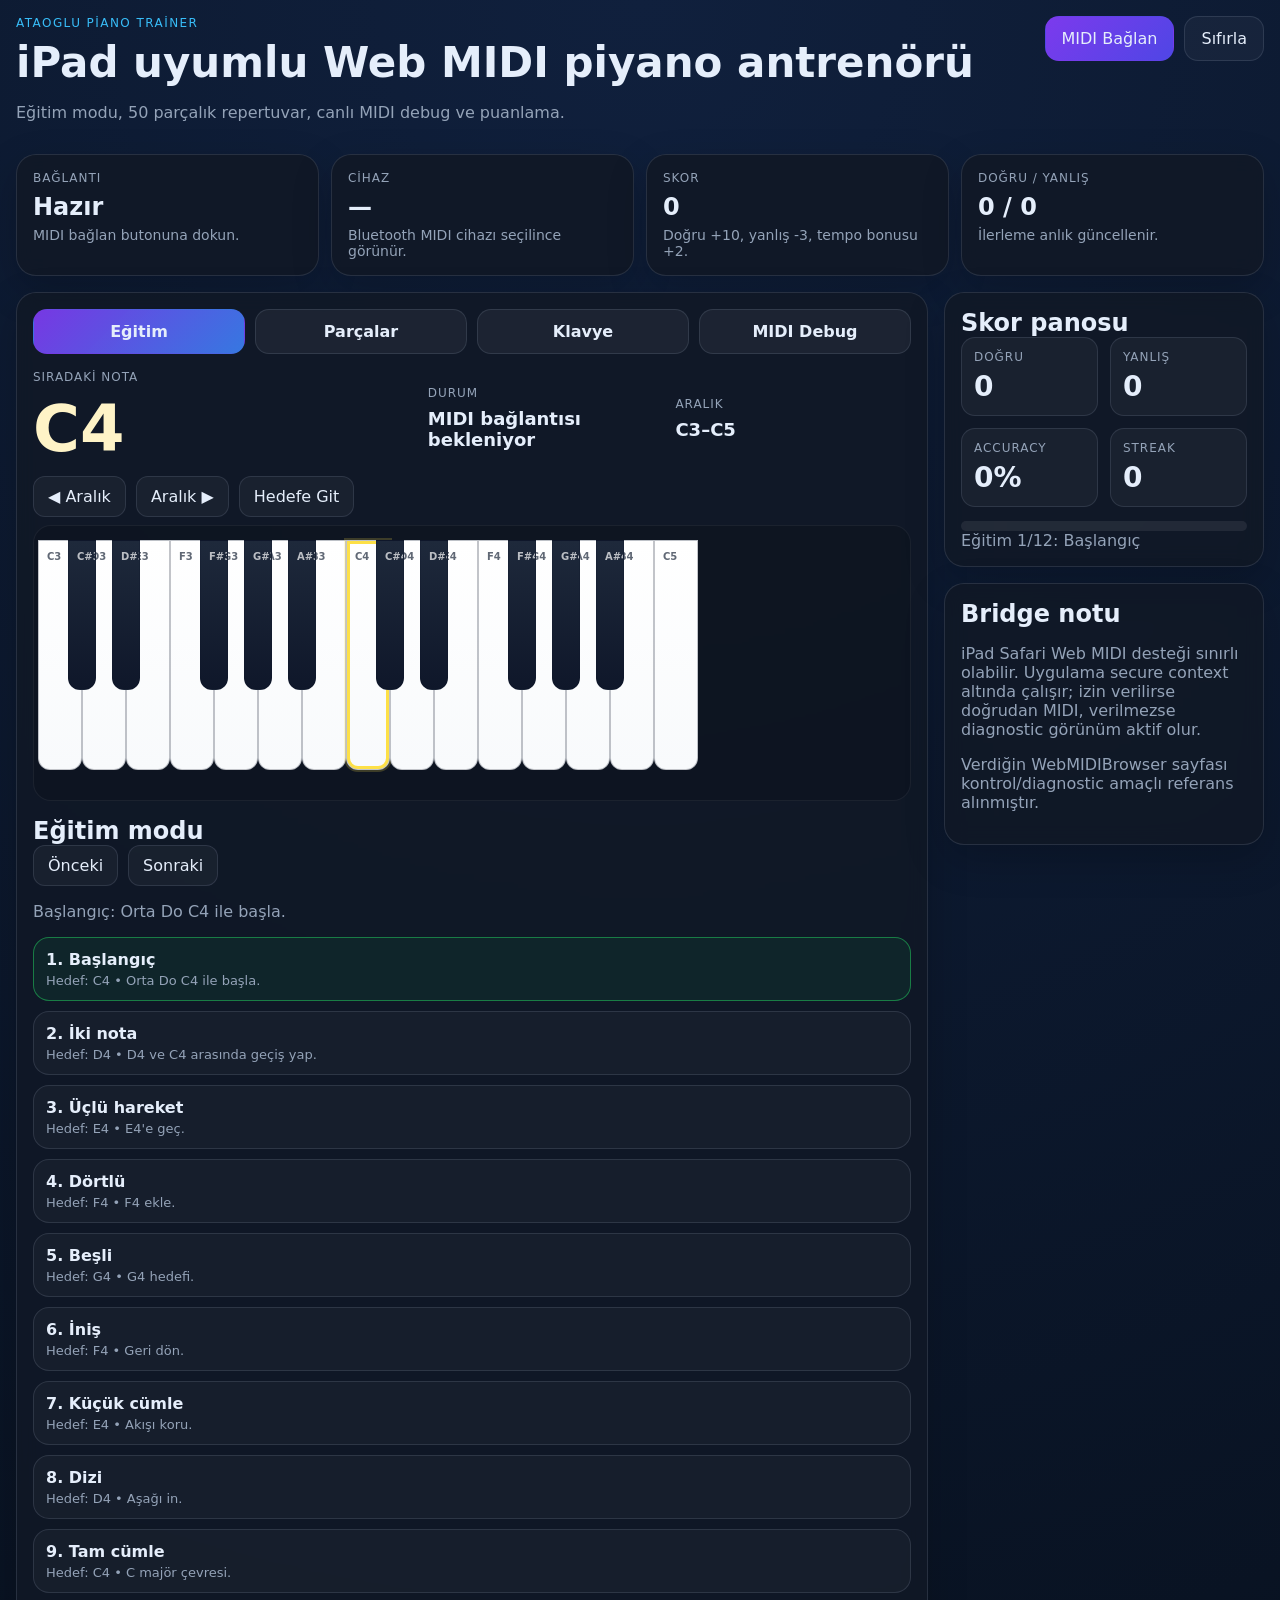
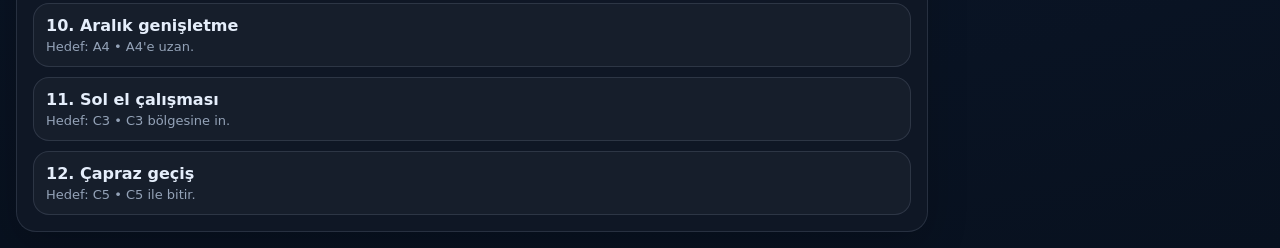
==== index.html @ 20ba16a0 "feat: add initial piano trainer prototype Responsive Web MIDI piano trainer with education mode, 50-" ====
<!doctype html>
<html lang="tr">
  <head>
    <meta charset="UTF-8" />
    <meta name="viewport" content="width=device-width, initial-scale=1.0" />
    <meta name="theme-color" content="#111827" />
    <title>Ataoglu Piano Trainer</title>
    <link rel="stylesheet" href="./styles.css" />
  </head>
  <body>
    <div id="app" class="app-shell">
      <header class="topbar">
        <div>
          <div class="eyebrow">Ataoglu Piano Trainer</div>
          <h1>iPad uyumlu Web MIDI piyano antrenörü</h1>
          <p class="muted">Eğitim modu, 50 parçalık repertuvar, canlı MIDI debug ve puanlama.</p>
        </div>
        <div class="topbar-actions">
          <button id="connectBtn" class="primary">MIDI Bağlan</button>
          <button id="resetBtn" class="ghost">Sıfırla</button>
        </div>
      </header>

      <section class="status-grid">
        <div class="card status-card">
          <div class="label">Bağlantı</div>
          <div id="connectionState" class="value">Bekleniyor</div>
          <div id="connectionHint" class="hint">Web MIDI izni gerekli.</div>
        </div>
        <div class="card status-card">
          <div class="label">Cihaz</div>
          <div id="deviceState" class="value">—</div>
          <div id="deviceHint" class="hint">Bluetooth MIDI cihazı seçilince görünür.</div>
        </div>
        <div class="card status-card">
          <div class="label">Skor</div>
          <div id="scoreState" class="value">0</div>
          <div id="scoreHint" class="hint">Doğru +10, yanlış -3, tempo bonusu +2.</div>
        </div>
        <div class="card status-card">
          <div class="label">Doğru / Yanlış</div>
          <div id="accuracyState" class="value">0 / 0</div>
          <div id="accuracyHint" class="hint">İlerleme anlık güncellenir.</div>
        </div>
      </section>

      <main class="layout">
        <section class="card main-panel">
          <div class="modebar">
            <button class="mode-tab active" data-mode="lesson">Eğitim</button>
            <button class="mode-tab" data-mode="songs">Parçalar</button>
            <button class="mode-tab" data-mode="keyboard">Klavye</button>
            <button class="mode-tab" data-mode="debug">MIDI Debug</button>
          </div>

          <div class="prompt-row">
            <div>
              <div class="label">Sıradaki Nota</div>
              <div id="targetNote" class="target-note">—</div>
            </div>
            <div>
              <div class="label">Durum</div>
              <div id="playState" class="play-state">Hazır</div>
            </div>
            <div>
              <div class="label">Aralık</div>
              <div id="rangeState" class="play-state">C3–C5</div>
            </div>
          </div>

          <div class="keyboard-controls">
            <button id="octaveDown" class="ghost small">◀ Aralık</button>
            <button id="octaveUp" class="ghost small">Aralık ▶</button>
            <button id="focusTarget" class="ghost small">Hedefe Git</button>
          </div>

          <div class="keyboard-wrap">
            <div id="keyboard" class="keyboard"></div>
          </div>

          <div id="panel-lesson" class="panel-section active">
            <div class="section-head">
              <h2>Eğitim modu</h2>
              <div class="section-actions">
                <button id="lessonPrev" class="ghost small">Önceki</button>
                <button id="lessonNext" class="ghost small">Sonraki</button>
              </div>
            </div>
            <p id="lessonDescription" class="muted"></p>
            <div class="lesson-grid" id="lessonSteps"></div>
          </div>

          <div id="panel-songs" class="panel-section">
            <div class="section-head">
              <h2>50 parçalık repertuvar</h2>
              <div class="section-actions">
                <button id="songPrev" class="ghost small">Önceki</button>
                <button id="songNext" class="ghost small">Sonraki</button>
              </div>
            </div>
            <p id="songDescription" class="muted"></p>
            <div id="songList" class="song-list"></div>
          </div>

          <div id="panel-keyboard" class="panel-section">
            <div class="section-head"><h2>Klavye görünümü</h2></div>
            <p class="muted">Ekrana sığabildiği kadar tuş gösterilir; aralık düğmeleriyle kaydırılabilir.</p>
          </div>

          <div id="panel-debug" class="panel-section">
            <div class="section-head"><h2>Canlı MIDI sinyalleri</h2></div>
            <div id="midiLog" class="midi-log"></div>
          </div>
        </section>

        <aside class="sidebar">
          <section class="card score-panel">
            <div class="section-head">
              <h2>Skor panosu</h2>
            </div>
            <div class="score-grid">
              <div><span>Doğru</span><strong id="correctCount">0</strong></div>
              <div><span>Yanlış</span><strong id="wrongCount">0</strong></div>
              <div><span>Accuracy</span><strong id="accuracyPct">0%</strong></div>
              <div><span>Streak</span><strong id="streakCount">0</strong></div>
            </div>
            <div class="progress-shell"><div id="progressBar" class="progress-bar"></div></div>
            <div id="progressText" class="muted">Başlamak için bir mod seç.</div>
          </section>

          <section class="card info-panel">
            <div class="section-head"><h2>Bridge notu</h2></div>
            <p class="muted">iPad Safari Web MIDI desteği sınırlı olabilir. Uygulama secure context altında çalışır; izin verilirse doğrudan MIDI, verilmezse diagnostic görünüm aktif olur.</p>
            <p class="muted">Verdiğin WebMIDIBrowser sayfası kontrol/diagnostic amaçlı referans alınmıştır.</p>
          </section>
        </aside>
      </main>
    </div>

    <script type="module" src="./app.js"></script>
  </body>
</html>
---- styles.css ----
:root {
  --bg: #08111f;
  --panel: rgba(17, 24, 39, 0.92);
  --panel-2: rgba(31, 41, 55, 0.9);
  --line: rgba(148, 163, 184, 0.18);
  --text: #e5eefb;
  --muted: #94a3b8;
  --accent: #7c3aed;
  --accent-2: #22c55e;
  --warn: #f59e0b;
  --bad: #ef4444;
  --good: #38bdf8;
  --white-key: #f8fafc;
  --black-key: #0f172a;
}
* { box-sizing: border-box; }
html, body { margin: 0; min-height: 100%; background: radial-gradient(circle at top, #10203d, var(--bg)); color: var(--text); font-family: Inter, system-ui, -apple-system, BlinkMacSystemFont, "Segoe UI", sans-serif; }
button { font: inherit; }
body { padding: 16px; }
.app-shell { max-width: 1500px; margin: 0 auto; }
.topbar { display: flex; justify-content: space-between; gap: 16px; align-items: flex-start; margin-bottom: 16px; }
.eyebrow { text-transform: uppercase; letter-spacing: 0.12em; color: var(--good); font-size: 12px; margin-bottom: 8px; }
h1, h2 { margin: 0; }
h1 { font-size: clamp(28px, 4vw, 42px); }
.muted { color: var(--muted); }
.topbar-actions { display: flex; gap: 10px; flex-wrap: wrap; }
.primary, .ghost, .mode-tab { border: 1px solid var(--line); color: var(--text); background: var(--panel-2); border-radius: 14px; padding: 12px 16px; cursor: pointer; transition: transform .15s ease, background .15s ease, border-color .15s ease; }
.primary { background: linear-gradient(135deg, var(--accent), #4f46e5); border-color: transparent; }
.primary:hover, .ghost:hover, .mode-tab:hover { transform: translateY(-1px); }
.ghost { background: rgba(255,255,255,0.04); }
.small { padding: 10px 14px; border-radius: 12px; }
.status-grid { display: grid; grid-template-columns: repeat(4, minmax(0, 1fr)); gap: 12px; margin-bottom: 16px; }
.card { background: var(--panel); border: 1px solid var(--line); border-radius: 20px; padding: 16px; box-shadow: 0 14px 40px rgba(0,0,0,.2); backdrop-filter: blur(10px); }
.status-card .label, .label { color: var(--muted); font-size: 12px; text-transform: uppercase; letter-spacing: .08em; margin-bottom: 8px; }
.value { font-size: 24px; font-weight: 700; }
.hint { color: var(--muted); margin-top: 6px; font-size: 14px; }
.layout { display: grid; grid-template-columns: minmax(0, 1fr) 320px; gap: 16px; align-items: start; }
.main-panel { min-height: 72vh; }
.sidebar { display: grid; gap: 16px; }
.modebar { display: grid; grid-template-columns: repeat(4, minmax(0, 1fr)); gap: 10px; margin-bottom: 16px; }
.mode-tab { background: rgba(255,255,255,.05); font-weight: 600; }
.mode-tab.active { background: linear-gradient(135deg, rgba(124,58,237,.95), rgba(59,130,246,.9)); border-color: transparent; }
.prompt-row { display: grid; grid-template-columns: 1.3fr .8fr .8fr; gap: 12px; align-items: center; margin-bottom: 10px; }
.target-note { font-size: clamp(40px, 6vw, 64px); font-weight: 800; color: #fef3c7; }
.play-state { font-size: 18px; font-weight: 600; }
.keyboard-controls, .section-actions { display: flex; gap: 10px; flex-wrap: wrap; }
.keyboard-wrap { overflow-x: auto; padding: 14px 4px 20px; margin: 8px 0 16px; border: 1px solid rgba(255,255,255,.06); border-radius: 18px; background: rgba(0,0,0,.12); }
.keyboard { position: relative; min-height: 240px; user-select: none; }
.keyboard-stage { position: relative; min-height: 240px; }
.key { position: absolute; border-radius: 0 0 12px 12px; border: 1px solid rgba(15,23,42,.25); display: flex; justify-content: center; align-items: flex-end; padding-bottom: 10px; font-weight: 700; overflow: hidden; }
.key.white { width: 44px; height: 230px; background: linear-gradient(180deg, #fff, var(--white-key)); color: #1e293b; z-index: 1; }
.key.black { width: 28px; height: 150px; background: linear-gradient(180deg, #1e293b, var(--black-key)); color: white; z-index: 3; }
.key.target { box-shadow: inset 0 0 0 3px #fde047, 0 0 0 2px rgba(253,224,71,.2); }
.key.active { outline: 3px solid var(--accent-2); transform: translateY(1px); }
.key.correct { box-shadow: inset 0 0 0 3px var(--accent-2); }
.key.wrong { box-shadow: inset 0 0 0 3px var(--bad); }
.key small { position: absolute; top: 10px; left: 8px; font-size: 10px; opacity: .7; }
.panel-section { display: none; }
.panel-section.active { display: block; }
.lesson-grid, .song-list { display: grid; gap: 10px; }
.lesson-item, .song-item { border: 1px solid var(--line); border-radius: 16px; padding: 12px; background: rgba(255,255,255,.03); }
.lesson-item.active, .song-item.active { border-color: rgba(34,197,94,.55); background: rgba(34,197,94,.08); }
.lesson-item .title, .song-item .title { font-weight: 700; margin-bottom: 4px; }
.song-meta { color: var(--muted); font-size: 13px; }
.score-grid { display: grid; grid-template-columns: repeat(2, minmax(0, 1fr)); gap: 12px; margin-bottom: 14px; }
.score-grid div { background: rgba(255,255,255,.04); border: 1px solid var(--line); border-radius: 14px; padding: 12px; }
.score-grid span { display:block; color: var(--muted); font-size: 12px; margin-bottom: 6px; text-transform: uppercase; letter-spacing: .08em; }
.score-grid strong { font-size: 28px; }
.progress-shell { height: 10px; background: rgba(255,255,255,.08); border-radius: 999px; overflow: hidden; }
.progress-bar { height: 100%; width: 0%; background: linear-gradient(90deg, var(--accent-2), var(--good)); }
.midi-log { display: grid; gap: 8px; max-height: 420px; overflow: auto; }
.midi-entry { font-family: ui-monospace, SFMono-Regular, Menlo, monospace; font-size: 12px; padding: 10px 12px; background: rgba(255,255,255,.04); border-radius: 12px; border: 1px solid rgba(255,255,255,.07); }
.midi-entry .raw { color: #fde68a; }
.midi-entry .meta { color: var(--muted); }
@media (max-width: 1100px) {
  .layout { grid-template-columns: 1fr; }
  .sidebar { grid-template-columns: 1fr 1fr; }
}
@media (max-width: 820px) {
  body { padding: 10px; }
  .status-grid, .modebar, .prompt-row, .sidebar { grid-template-columns: 1fr; }
  .topbar { flex-direction: column; }
  .key.white { width: 34px; height: 190px; }
  .key.black { width: 22px; height: 124px; margin-left: -11px; margin-right: -11px; }
}
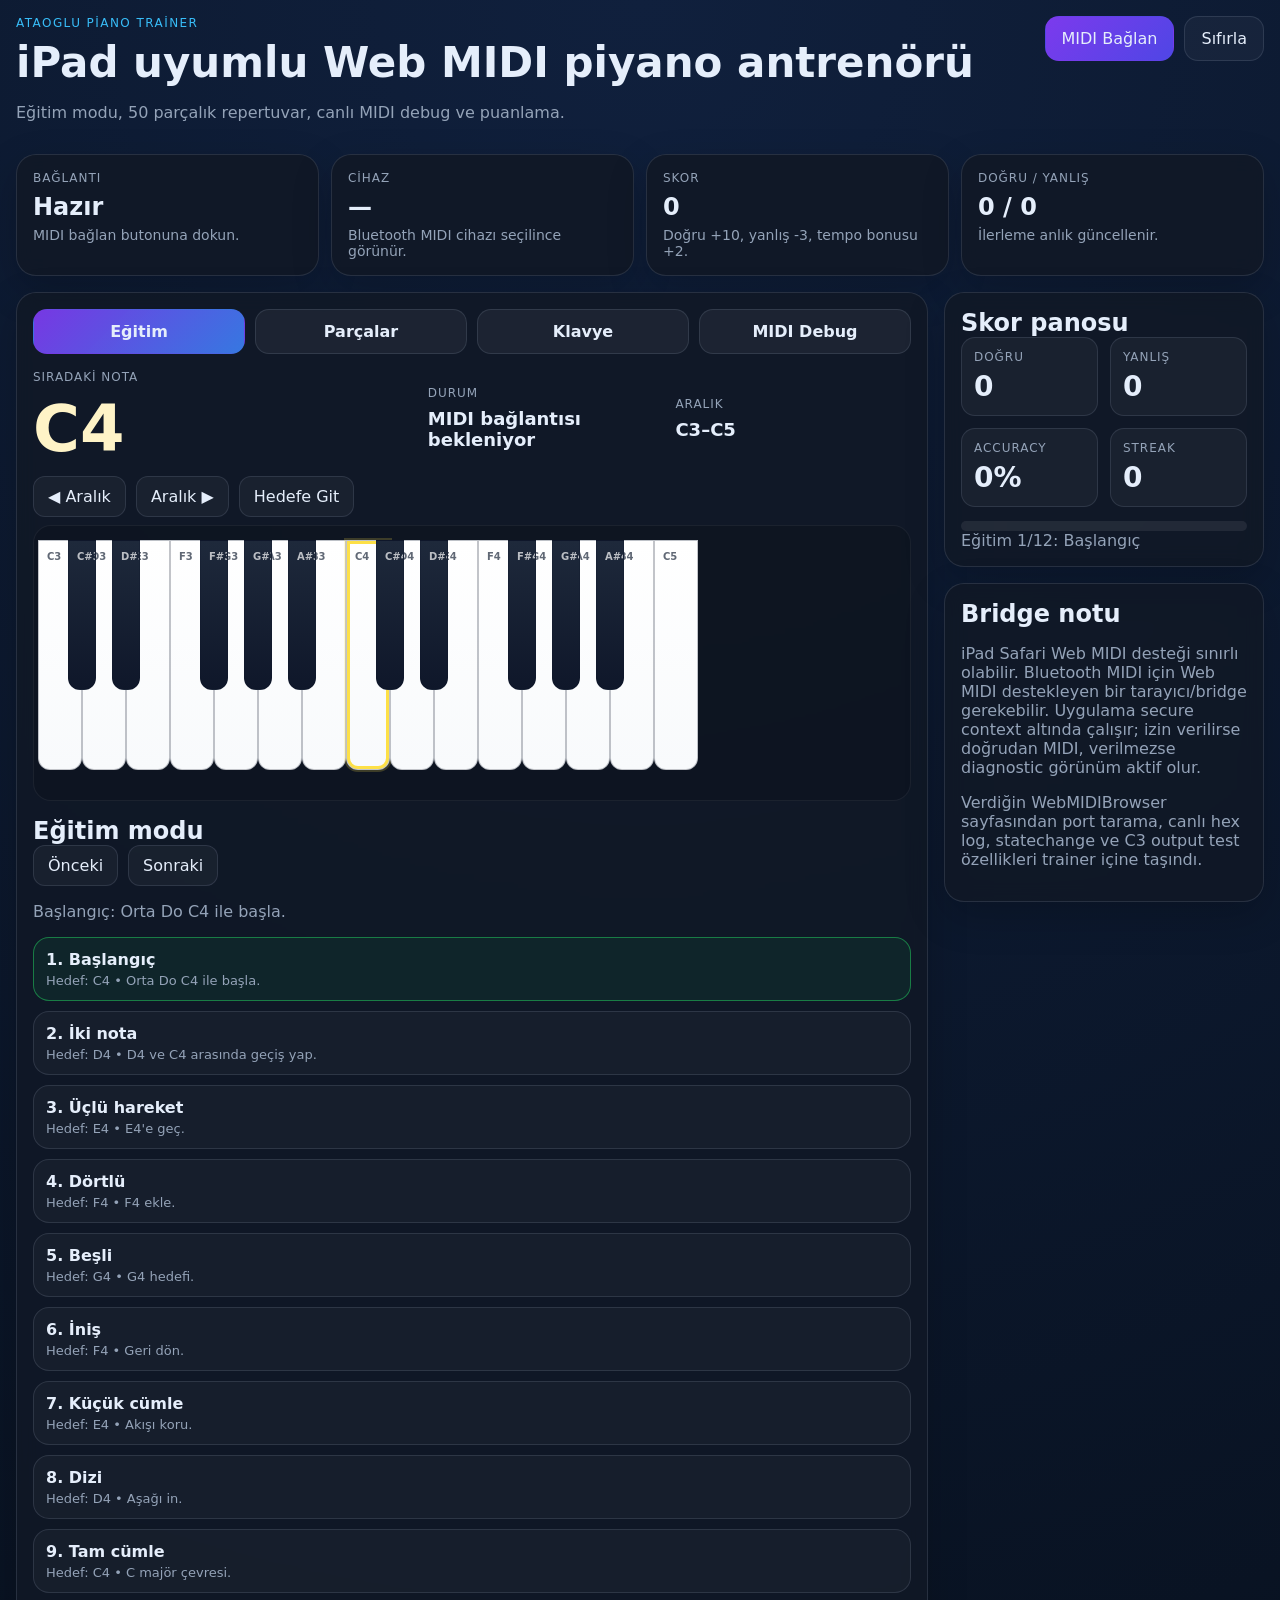
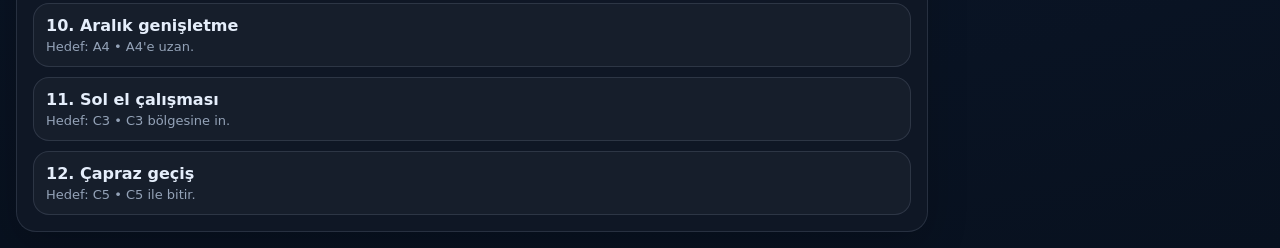
==== commit 256c15b4: "feat: integrate Web MIDI browser diagnostics" ====
--- a/index.html
+++ b/index.html
@@ -108,7 +108,15 @@
           </div>
 
           <div id="panel-debug" class="panel-section">
-            <div class="section-head"><h2>Canlı MIDI sinyalleri</h2></div>
+            <div class="section-head">
+              <h2>Canlı MIDI sinyalleri</h2>
+              <div class="section-actions">
+                <button id="clearLogBtn" class="ghost small">Log Temizle</button>
+                <button id="testNoteOnBtn" class="ghost small">C3 Note On</button>
+                <button id="testNoteOffBtn" class="ghost small">C3 Note Off</button>
+              </div>
+            </div>
+            <p class="muted">Google Drive’daki WebMIDIBrowser kodundaki bağlantı mantığı kullanılır: requestMIDIAccess({ sysex:false }), input/output port tarama, onmidimessage ve onstatechange dinleme.</p>
             <div id="midiLog" class="midi-log"></div>
           </div>
         </section>
@@ -130,8 +138,8 @@
 
           <section class="card info-panel">
             <div class="section-head"><h2>Bridge notu</h2></div>
-            <p class="muted">iPad Safari Web MIDI desteği sınırlı olabilir. Uygulama secure context altında çalışır; izin verilirse doğrudan MIDI, verilmezse diagnostic görünüm aktif olur.</p>
-            <p class="muted">Verdiğin WebMIDIBrowser sayfası kontrol/diagnostic amaçlı referans alınmıştır.</p>
+            <p class="muted">iPad Safari Web MIDI desteği sınırlı olabilir. Bluetooth MIDI için Web MIDI destekleyen bir tarayıcı/bridge gerekebilir. Uygulama secure context altında çalışır; izin verilirse doğrudan MIDI, verilmezse diagnostic görünüm aktif olur.</p>
+            <p class="muted">Verdiğin WebMIDIBrowser sayfasından port tarama, canlı hex log, statechange ve C3 output test özellikleri trainer içine taşındı.</p>
           </section>
         </aside>
       </main>
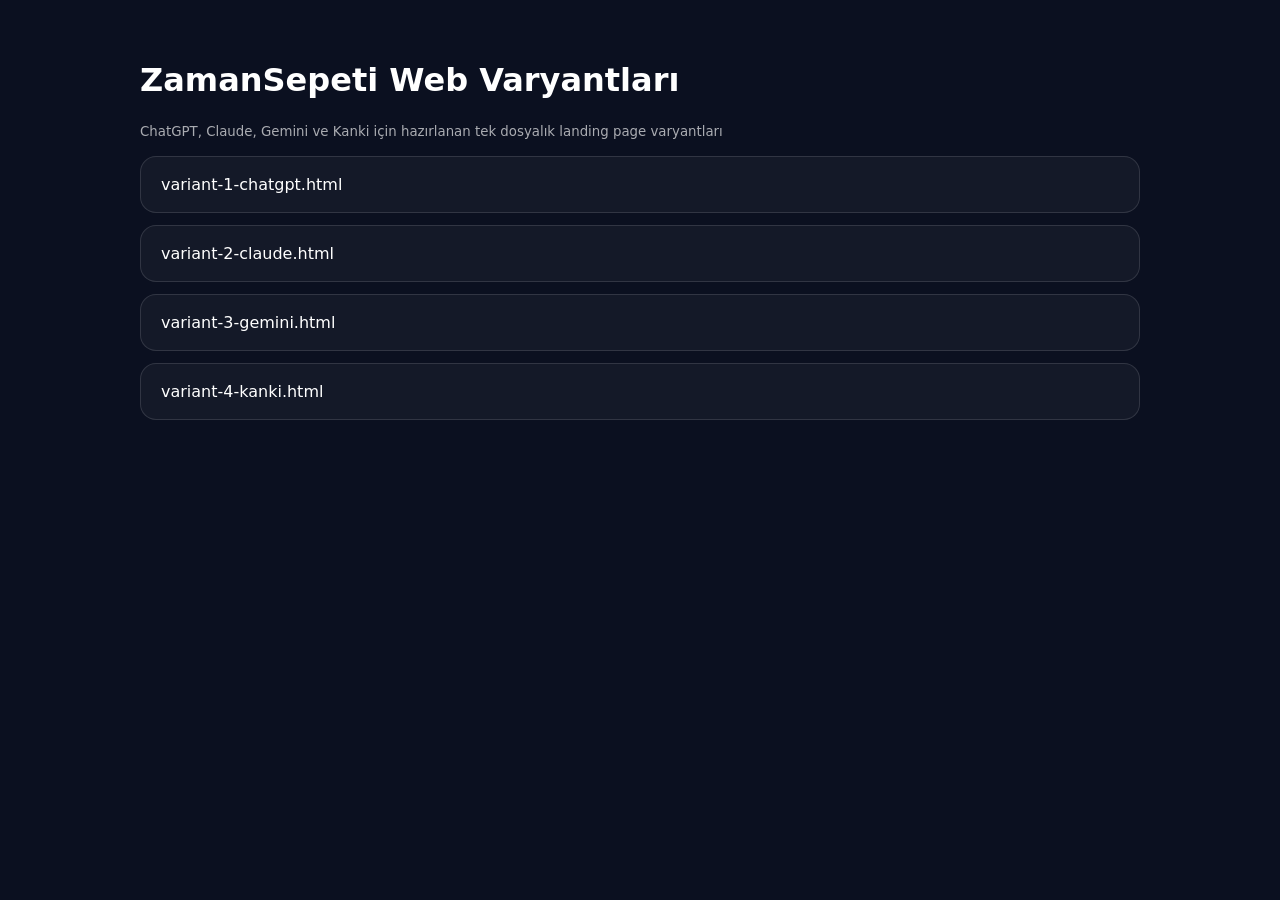
==== commit 4e34f3d6: "docs: add ZamanSepeti web page variants" ====
--- a/index.html
+++ b/index.html
@@ -1,150 +1,14 @@
 <!doctype html>
-<html lang="tr">
-  <head>
-    <meta charset="UTF-8" />
-    <meta name="viewport" content="width=device-width, initial-scale=1.0" />
-    <meta name="theme-color" content="#111827" />
-    <title>Ataoglu Piano Trainer</title>
-    <link rel="stylesheet" href="./styles.css" />
-  </head>
-  <body>
-    <div id="app" class="app-shell">
-      <header class="topbar">
-        <div>
-          <div class="eyebrow">Ataoglu Piano Trainer</div>
-          <h1>iPad uyumlu Web MIDI piyano antrenörü</h1>
-          <p class="muted">Eğitim modu, 50 parçalık repertuvar, canlı MIDI debug ve puanlama.</p>
-        </div>
-        <div class="topbar-actions">
-          <button id="connectBtn" class="primary">MIDI Bağlan</button>
-          <button id="resetBtn" class="ghost">Sıfırla</button>
-        </div>
-      </header>
-
-      <section class="status-grid">
-        <div class="card status-card">
-          <div class="label">Bağlantı</div>
-          <div id="connectionState" class="value">Bekleniyor</div>
-          <div id="connectionHint" class="hint">Web MIDI izni gerekli.</div>
-        </div>
-        <div class="card status-card">
-          <div class="label">Cihaz</div>
-          <div id="deviceState" class="value">—</div>
-          <div id="deviceHint" class="hint">Bluetooth MIDI cihazı seçilince görünür.</div>
-        </div>
-        <div class="card status-card">
-          <div class="label">Skor</div>
-          <div id="scoreState" class="value">0</div>
-          <div id="scoreHint" class="hint">Doğru +10, yanlış -3, tempo bonusu +2.</div>
-        </div>
-        <div class="card status-card">
-          <div class="label">Doğru / Yanlış</div>
-          <div id="accuracyState" class="value">0 / 0</div>
-          <div id="accuracyHint" class="hint">İlerleme anlık güncellenir.</div>
-        </div>
-      </section>
-
-      <main class="layout">
-        <section class="card main-panel">
-          <div class="modebar">
-            <button class="mode-tab active" data-mode="lesson">Eğitim</button>
-            <button class="mode-tab" data-mode="songs">Parçalar</button>
-            <button class="mode-tab" data-mode="keyboard">Klavye</button>
-            <button class="mode-tab" data-mode="debug">MIDI Debug</button>
-          </div>
-
-          <div class="prompt-row">
-            <div>
-              <div class="label">Sıradaki Nota</div>
-              <div id="targetNote" class="target-note">—</div>
-            </div>
-            <div>
-              <div class="label">Durum</div>
-              <div id="playState" class="play-state">Hazır</div>
-            </div>
-            <div>
-              <div class="label">Aralık</div>
-              <div id="rangeState" class="play-state">C3–C5</div>
-            </div>
-          </div>
-
-          <div class="keyboard-controls">
-            <button id="octaveDown" class="ghost small">◀ Aralık</button>
-            <button id="octaveUp" class="ghost small">Aralık ▶</button>
-            <button id="focusTarget" class="ghost small">Hedefe Git</button>
-          </div>
-
-          <div class="keyboard-wrap">
-            <div id="keyboard" class="keyboard"></div>
-          </div>
-
-          <div id="panel-lesson" class="panel-section active">
-            <div class="section-head">
-              <h2>Eğitim modu</h2>
-              <div class="section-actions">
-                <button id="lessonPrev" class="ghost small">Önceki</button>
-                <button id="lessonNext" class="ghost small">Sonraki</button>
-              </div>
-            </div>
-            <p id="lessonDescription" class="muted"></p>
-            <div class="lesson-grid" id="lessonSteps"></div>
-          </div>
-
-          <div id="panel-songs" class="panel-section">
-            <div class="section-head">
-              <h2>50 parçalık repertuvar</h2>
-              <div class="section-actions">
-                <button id="songPrev" class="ghost small">Önceki</button>
-                <button id="songNext" class="ghost small">Sonraki</button>
-              </div>
-            </div>
-            <p id="songDescription" class="muted"></p>
-            <div id="songList" class="song-list"></div>
-          </div>
-
-          <div id="panel-keyboard" class="panel-section">
-            <div class="section-head"><h2>Klavye görünümü</h2></div>
-            <p class="muted">Ekrana sığabildiği kadar tuş gösterilir; aralık düğmeleriyle kaydırılabilir.</p>
-          </div>
-
-          <div id="panel-debug" class="panel-section">
-            <div class="section-head">
-              <h2>Canlı MIDI sinyalleri</h2>
-              <div class="section-actions">
-                <button id="clearLogBtn" class="ghost small">Log Temizle</button>
-                <button id="testNoteOnBtn" class="ghost small">C3 Note On</button>
-                <button id="testNoteOffBtn" class="ghost small">C3 Note Off</button>
-              </div>
-            </div>
-            <p class="muted">Google Drive’daki WebMIDIBrowser kodundaki bağlantı mantığı kullanılır: requestMIDIAccess({ sysex:false }), input/output port tarama, onmidimessage ve onstatechange dinleme.</p>
-            <div id="midiLog" class="midi-log"></div>
-          </div>
-        </section>
-
-        <aside class="sidebar">
-          <section class="card score-panel">
-            <div class="section-head">
-              <h2>Skor panosu</h2>
-            </div>
-            <div class="score-grid">
-              <div><span>Doğru</span><strong id="correctCount">0</strong></div>
-              <div><span>Yanlış</span><strong id="wrongCount">0</strong></div>
-              <div><span>Accuracy</span><strong id="accuracyPct">0%</strong></div>
-              <div><span>Streak</span><strong id="streakCount">0</strong></div>
-            </div>
-            <div class="progress-shell"><div id="progressBar" class="progress-bar"></div></div>
-            <div id="progressText" class="muted">Başlamak için bir mod seç.</div>
-          </section>
-
-          <section class="card info-panel">
-            <div class="section-head"><h2>Bridge notu</h2></div>
-            <p class="muted">iPad Safari Web MIDI desteği sınırlı olabilir. Bluetooth MIDI için Web MIDI destekleyen bir tarayıcı/bridge gerekebilir. Uygulama secure context altında çalışır; izin verilirse doğrudan MIDI, verilmezse diagnostic görünüm aktif olur.</p>
-            <p class="muted">Verdiğin WebMIDIBrowser sayfasından port tarama, canlı hex log, statechange ve C3 output test özellikleri trainer içine taşındı.</p>
-          </section>
-        </aside>
-      </main>
-    </div>
-
-    <script type="module" src="./app.js"></script>
-  </body>
-</html>
+<html lang="tr"><head><meta charset="utf-8" /><meta name="viewport" content="width=device-width, initial-scale=1" />
+<title>ZamanSepeti Web Varyantları</title>
+<style>
+body{font-family:system-ui,sans-serif;margin:0;background:#0b1020;color:#fff}
+.wrap{max-width:1000px;margin:0 auto;padding:40px 20px}
+a{color:inherit;text-decoration:none}.card{display:block;padding:18px 20px;border:1px solid rgba(255,255,255,.12);border-radius:16px;margin:12px 0;background:rgba(255,255,255,.04)}
+small{color:rgba(255,255,255,.65)}
+</style></head><body><div class="wrap"><h1>ZamanSepeti Web Varyantları</h1><p><small>ChatGPT, Claude, Gemini ve Kanki için hazırlanan tek dosyalık landing page varyantları</small></p>
+<a class="card" href="variant-1-chatgpt.html">variant-1-chatgpt.html</a>
+<a class="card" href="variant-2-claude.html">variant-2-claude.html</a>
+<a class="card" href="variant-3-gemini.html">variant-3-gemini.html</a>
+<a class="card" href="variant-4-kanki.html">variant-4-kanki.html</a>
+</div></body></html>
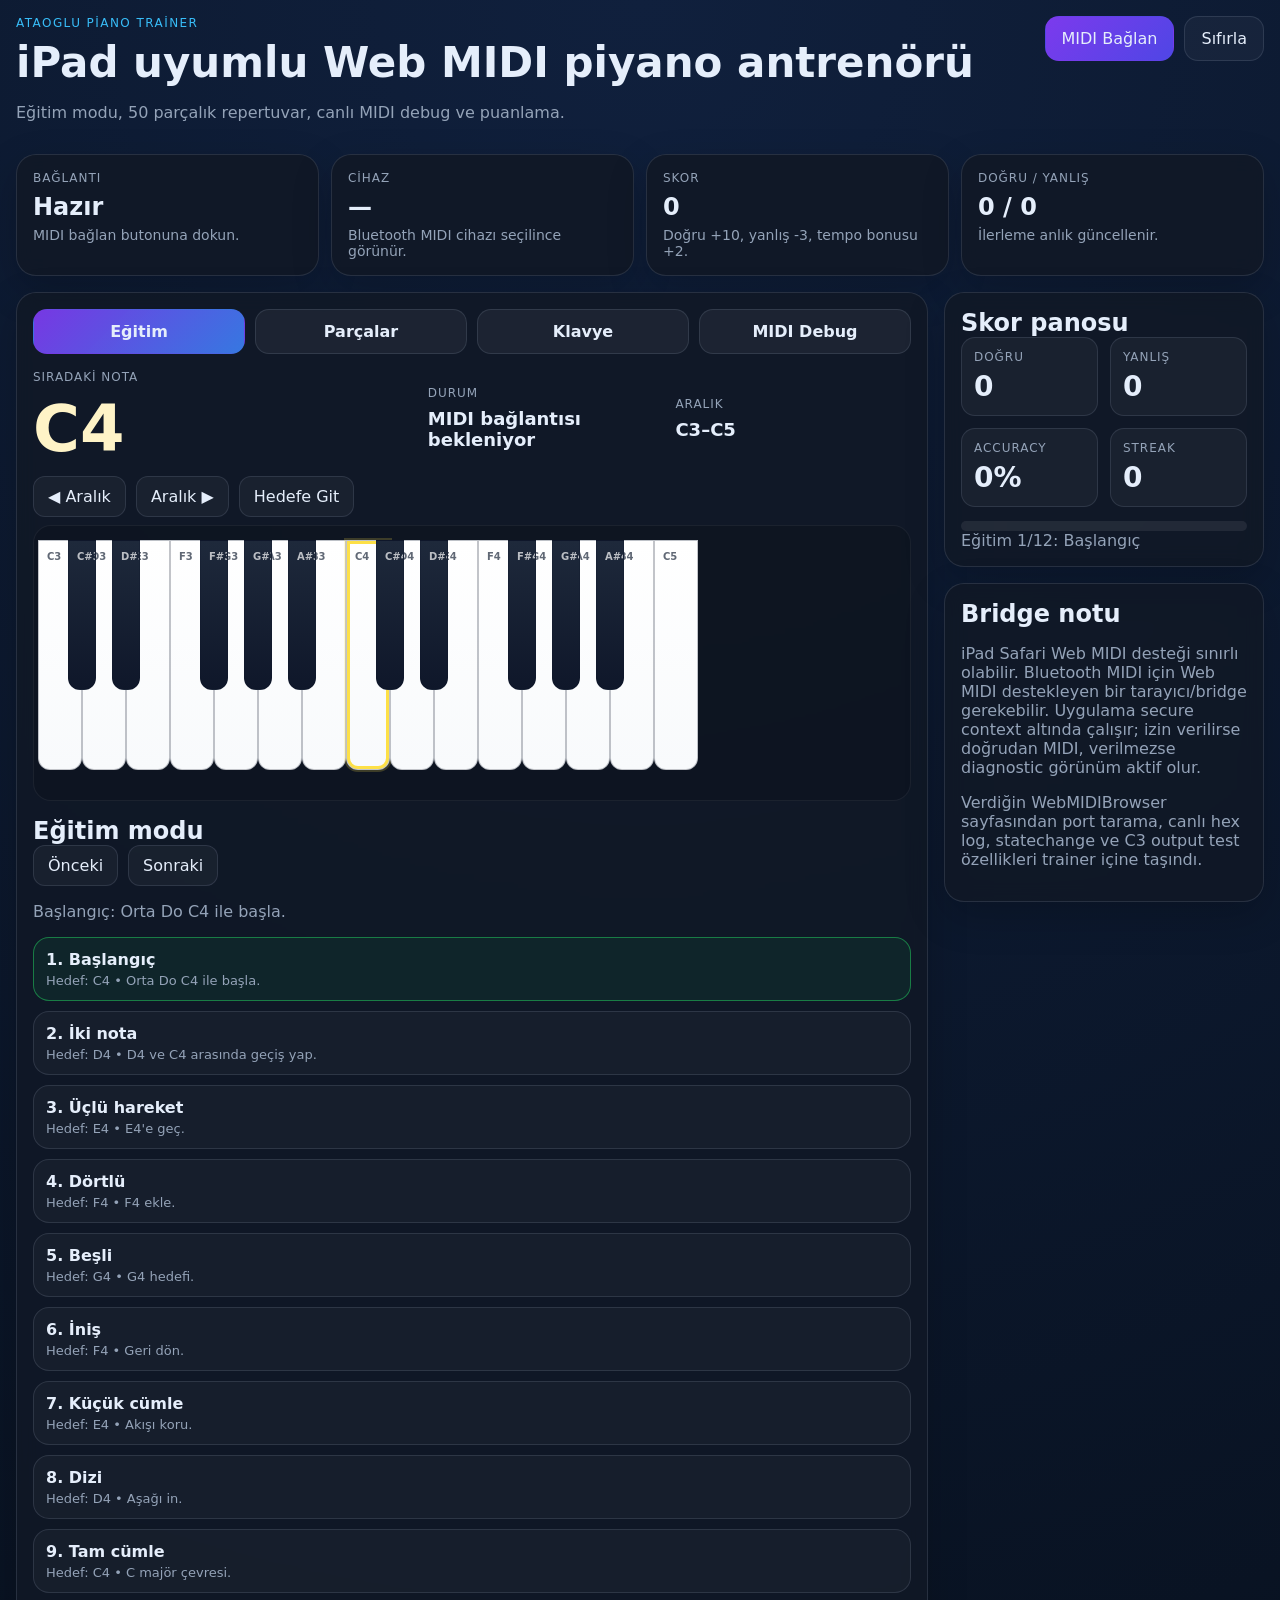
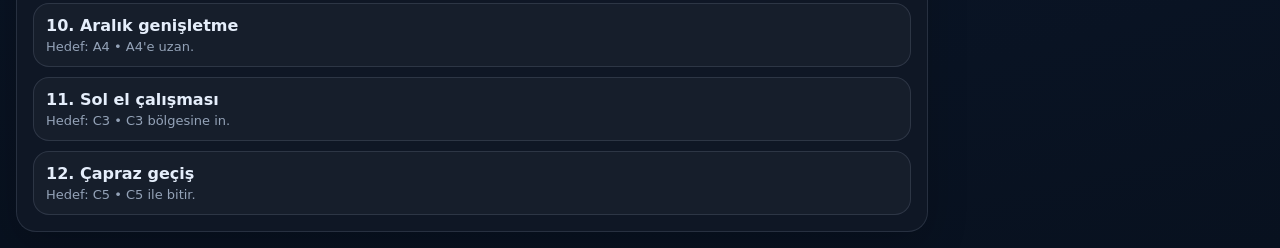
==== commit 30c6a54e: "docs: restore root README and index" ====
--- a/index.html
+++ b/index.html
@@ -1,14 +1,150 @@
 <!doctype html>
-<html lang="tr"><head><meta charset="utf-8" /><meta name="viewport" content="width=device-width, initial-scale=1" />
-<title>ZamanSepeti Web Varyantları</title>
-<style>
-body{font-family:system-ui,sans-serif;margin:0;background:#0b1020;color:#fff}
-.wrap{max-width:1000px;margin:0 auto;padding:40px 20px}
-a{color:inherit;text-decoration:none}.card{display:block;padding:18px 20px;border:1px solid rgba(255,255,255,.12);border-radius:16px;margin:12px 0;background:rgba(255,255,255,.04)}
-small{color:rgba(255,255,255,.65)}
-</style></head><body><div class="wrap"><h1>ZamanSepeti Web Varyantları</h1><p><small>ChatGPT, Claude, Gemini ve Kanki için hazırlanan tek dosyalık landing page varyantları</small></p>
-<a class="card" href="variant-1-chatgpt.html">variant-1-chatgpt.html</a>
-<a class="card" href="variant-2-claude.html">variant-2-claude.html</a>
-<a class="card" href="variant-3-gemini.html">variant-3-gemini.html</a>
-<a class="card" href="variant-4-kanki.html">variant-4-kanki.html</a>
-</div></body></html>+<html lang="tr">
+  <head>
+    <meta charset="UTF-8" />
+    <meta name="viewport" content="width=device-width, initial-scale=1.0" />
+    <meta name="theme-color" content="#111827" />
+    <title>Ataoglu Piano Trainer</title>
+    <link rel="stylesheet" href="./styles.css" />
+  </head>
+  <body>
+    <div id="app" class="app-shell">
+      <header class="topbar">
+        <div>
+          <div class="eyebrow">Ataoglu Piano Trainer</div>
+          <h1>iPad uyumlu Web MIDI piyano antrenörü</h1>
+          <p class="muted">Eğitim modu, 50 parçalık repertuvar, canlı MIDI debug ve puanlama.</p>
+        </div>
+        <div class="topbar-actions">
+          <button id="connectBtn" class="primary">MIDI Bağlan</button>
+          <button id="resetBtn" class="ghost">Sıfırla</button>
+        </div>
+      </header>
+
+      <section class="status-grid">
+        <div class="card status-card">
+          <div class="label">Bağlantı</div>
+          <div id="connectionState" class="value">Bekleniyor</div>
+          <div id="connectionHint" class="hint">Web MIDI izni gerekli.</div>
+        </div>
+        <div class="card status-card">
+          <div class="label">Cihaz</div>
+          <div id="deviceState" class="value">—</div>
+          <div id="deviceHint" class="hint">Bluetooth MIDI cihazı seçilince görünür.</div>
+        </div>
+        <div class="card status-card">
+          <div class="label">Skor</div>
+          <div id="scoreState" class="value">0</div>
+          <div id="scoreHint" class="hint">Doğru +10, yanlış -3, tempo bonusu +2.</div>
+        </div>
+        <div class="card status-card">
+          <div class="label">Doğru / Yanlış</div>
+          <div id="accuracyState" class="value">0 / 0</div>
+          <div id="accuracyHint" class="hint">İlerleme anlık güncellenir.</div>
+        </div>
+      </section>
+
+      <main class="layout">
+        <section class="card main-panel">
+          <div class="modebar">
+            <button class="mode-tab active" data-mode="lesson">Eğitim</button>
+            <button class="mode-tab" data-mode="songs">Parçalar</button>
+            <button class="mode-tab" data-mode="keyboard">Klavye</button>
+            <button class="mode-tab" data-mode="debug">MIDI Debug</button>
+          </div>
+
+          <div class="prompt-row">
+            <div>
+              <div class="label">Sıradaki Nota</div>
+              <div id="targetNote" class="target-note">—</div>
+            </div>
+            <div>
+              <div class="label">Durum</div>
+              <div id="playState" class="play-state">Hazır</div>
+            </div>
+            <div>
+              <div class="label">Aralık</div>
+              <div id="rangeState" class="play-state">C3–C5</div>
+            </div>
+          </div>
+
+          <div class="keyboard-controls">
+            <button id="octaveDown" class="ghost small">◀ Aralık</button>
+            <button id="octaveUp" class="ghost small">Aralık ▶</button>
+            <button id="focusTarget" class="ghost small">Hedefe Git</button>
+          </div>
+
+          <div class="keyboard-wrap">
+            <div id="keyboard" class="keyboard"></div>
+          </div>
+
+          <div id="panel-lesson" class="panel-section active">
+            <div class="section-head">
+              <h2>Eğitim modu</h2>
+              <div class="section-actions">
+                <button id="lessonPrev" class="ghost small">Önceki</button>
+                <button id="lessonNext" class="ghost small">Sonraki</button>
+              </div>
+            </div>
+            <p id="lessonDescription" class="muted"></p>
+            <div class="lesson-grid" id="lessonSteps"></div>
+          </div>
+
+          <div id="panel-songs" class="panel-section">
+            <div class="section-head">
+              <h2>50 parçalık repertuvar</h2>
+              <div class="section-actions">
+                <button id="songPrev" class="ghost small">Önceki</button>
+                <button id="songNext" class="ghost small">Sonraki</button>
+              </div>
+            </div>
+            <p id="songDescription" class="muted"></p>
+            <div id="songList" class="song-list"></div>
+          </div>
+
+          <div id="panel-keyboard" class="panel-section">
+            <div class="section-head"><h2>Klavye görünümü</h2></div>
+            <p class="muted">Ekrana sığabildiği kadar tuş gösterilir; aralık düğmeleriyle kaydırılabilir.</p>
+          </div>
+
+          <div id="panel-debug" class="panel-section">
+            <div class="section-head">
+              <h2>Canlı MIDI sinyalleri</h2>
+              <div class="section-actions">
+                <button id="clearLogBtn" class="ghost small">Log Temizle</button>
+                <button id="testNoteOnBtn" class="ghost small">C3 Note On</button>
+                <button id="testNoteOffBtn" class="ghost small">C3 Note Off</button>
+              </div>
+            </div>
+            <p class="muted">Google Drive’daki WebMIDIBrowser kodundaki bağlantı mantığı kullanılır: requestMIDIAccess({ sysex:false }), input/output port tarama, onmidimessage ve onstatechange dinleme.</p>
+            <div id="midiLog" class="midi-log"></div>
+          </div>
+        </section>
+
+        <aside class="sidebar">
+          <section class="card score-panel">
+            <div class="section-head">
+              <h2>Skor panosu</h2>
+            </div>
+            <div class="score-grid">
+              <div><span>Doğru</span><strong id="correctCount">0</strong></div>
+              <div><span>Yanlış</span><strong id="wrongCount">0</strong></div>
+              <div><span>Accuracy</span><strong id="accuracyPct">0%</strong></div>
+              <div><span>Streak</span><strong id="streakCount">0</strong></div>
+            </div>
+            <div class="progress-shell"><div id="progressBar" class="progress-bar"></div></div>
+            <div id="progressText" class="muted">Başlamak için bir mod seç.</div>
+          </section>
+
+          <section class="card info-panel">
+            <div class="section-head"><h2>Bridge notu</h2></div>
+            <p class="muted">iPad Safari Web MIDI desteği sınırlı olabilir. Bluetooth MIDI için Web MIDI destekleyen bir tarayıcı/bridge gerekebilir. Uygulama secure context altında çalışır; izin verilirse doğrudan MIDI, verilmezse diagnostic görünüm aktif olur.</p>
+            <p class="muted">Verdiğin WebMIDIBrowser sayfasından port tarama, canlı hex log, statechange ve C3 output test özellikleri trainer içine taşındı.</p>
+          </section>
+        </aside>
+      </main>
+    </div>
+
+    <script type="module" src="./app.js"></script>
+  </body>
+</html>
--- a/styles.css
+++ b/styles.css
@@ -0,0 +1,85 @@
+:root {
+  --bg: #08111f;
+  --panel: rgba(17, 24, 39, 0.92);
+  --panel-2: rgba(31, 41, 55, 0.9);
+  --line: rgba(148, 163, 184, 0.18);
+  --text: #e5eefb;
+  --muted: #94a3b8;
+  --accent: #7c3aed;
+  --accent-2: #22c55e;
+  --warn: #f59e0b;
+  --bad: #ef4444;
+  --good: #38bdf8;
+  --white-key: #f8fafc;
+  --black-key: #0f172a;
+}
+* { box-sizing: border-box; }
+html, body { margin: 0; min-height: 100%; background: radial-gradient(circle at top, #10203d, var(--bg)); color: var(--text); font-family: Inter, system-ui, -apple-system, BlinkMacSystemFont, "Segoe UI", sans-serif; }
+button { font: inherit; }
+body { padding: 16px; }
+.app-shell { max-width: 1500px; margin: 0 auto; }
+.topbar { display: flex; justify-content: space-between; gap: 16px; align-items: flex-start; margin-bottom: 16px; }
+.eyebrow { text-transform: uppercase; letter-spacing: 0.12em; color: var(--good); font-size: 12px; margin-bottom: 8px; }
+h1, h2 { margin: 0; }
+h1 { font-size: clamp(28px, 4vw, 42px); }
+.muted { color: var(--muted); }
+.topbar-actions { display: flex; gap: 10px; flex-wrap: wrap; }
+.primary, .ghost, .mode-tab { border: 1px solid var(--line); color: var(--text); background: var(--panel-2); border-radius: 14px; padding: 12px 16px; cursor: pointer; transition: transform .15s ease, background .15s ease, border-color .15s ease; }
+.primary { background: linear-gradient(135deg, var(--accent), #4f46e5); border-color: transparent; }
+.primary:hover, .ghost:hover, .mode-tab:hover { transform: translateY(-1px); }
+.ghost { background: rgba(255,255,255,0.04); }
+.small { padding: 10px 14px; border-radius: 12px; }
+.status-grid { display: grid; grid-template-columns: repeat(4, minmax(0, 1fr)); gap: 12px; margin-bottom: 16px; }
+.card { background: var(--panel); border: 1px solid var(--line); border-radius: 20px; padding: 16px; box-shadow: 0 14px 40px rgba(0,0,0,.2); backdrop-filter: blur(10px); }
+.status-card .label, .label { color: var(--muted); font-size: 12px; text-transform: uppercase; letter-spacing: .08em; margin-bottom: 8px; }
+.value { font-size: 24px; font-weight: 700; }
+.hint { color: var(--muted); margin-top: 6px; font-size: 14px; }
+.layout { display: grid; grid-template-columns: minmax(0, 1fr) 320px; gap: 16px; align-items: start; }
+.main-panel { min-height: 72vh; }
+.sidebar { display: grid; gap: 16px; }
+.modebar { display: grid; grid-template-columns: repeat(4, minmax(0, 1fr)); gap: 10px; margin-bottom: 16px; }
+.mode-tab { background: rgba(255,255,255,.05); font-weight: 600; }
+.mode-tab.active { background: linear-gradient(135deg, rgba(124,58,237,.95), rgba(59,130,246,.9)); border-color: transparent; }
+.prompt-row { display: grid; grid-template-columns: 1.3fr .8fr .8fr; gap: 12px; align-items: center; margin-bottom: 10px; }
+.target-note { font-size: clamp(40px, 6vw, 64px); font-weight: 800; color: #fef3c7; }
+.play-state { font-size: 18px; font-weight: 600; }
+.keyboard-controls, .section-actions { display: flex; gap: 10px; flex-wrap: wrap; }
+.keyboard-wrap { overflow-x: auto; padding: 14px 4px 20px; margin: 8px 0 16px; border: 1px solid rgba(255,255,255,.06); border-radius: 18px; background: rgba(0,0,0,.12); }
+.keyboard { position: relative; min-height: 240px; user-select: none; }
+.keyboard-stage { position: relative; min-height: 240px; }
+.key { position: absolute; border-radius: 0 0 12px 12px; border: 1px solid rgba(15,23,42,.25); display: flex; justify-content: center; align-items: flex-end; padding-bottom: 10px; font-weight: 700; overflow: hidden; }
+.key.white { width: 44px; height: 230px; background: linear-gradient(180deg, #fff, var(--white-key)); color: #1e293b; z-index: 1; }
+.key.black { width: 28px; height: 150px; background: linear-gradient(180deg, #1e293b, var(--black-key)); color: white; z-index: 3; }
+.key.target { box-shadow: inset 0 0 0 3px #fde047, 0 0 0 2px rgba(253,224,71,.2); }
+.key.active { outline: 3px solid var(--accent-2); transform: translateY(1px); }
+.key.correct { box-shadow: inset 0 0 0 3px var(--accent-2); }
+.key.wrong { box-shadow: inset 0 0 0 3px var(--bad); }
+.key small { position: absolute; top: 10px; left: 8px; font-size: 10px; opacity: .7; }
+.panel-section { display: none; }
+.panel-section.active { display: block; }
+.lesson-grid, .song-list { display: grid; gap: 10px; }
+.lesson-item, .song-item { border: 1px solid var(--line); border-radius: 16px; padding: 12px; background: rgba(255,255,255,.03); }
+.lesson-item.active, .song-item.active { border-color: rgba(34,197,94,.55); background: rgba(34,197,94,.08); }
+.lesson-item .title, .song-item .title { font-weight: 700; margin-bottom: 4px; }
+.song-meta { color: var(--muted); font-size: 13px; }
+.score-grid { display: grid; grid-template-columns: repeat(2, minmax(0, 1fr)); gap: 12px; margin-bottom: 14px; }
+.score-grid div { background: rgba(255,255,255,.04); border: 1px solid var(--line); border-radius: 14px; padding: 12px; }
+.score-grid span { display:block; color: var(--muted); font-size: 12px; margin-bottom: 6px; text-transform: uppercase; letter-spacing: .08em; }
+.score-grid strong { font-size: 28px; }
+.progress-shell { height: 10px; background: rgba(255,255,255,.08); border-radius: 999px; overflow: hidden; }
+.progress-bar { height: 100%; width: 0%; background: linear-gradient(90deg, var(--accent-2), var(--good)); }
+.midi-log { display: grid; gap: 8px; max-height: 420px; overflow: auto; }
+.midi-entry { font-family: ui-monospace, SFMono-Regular, Menlo, monospace; font-size: 12px; padding: 10px 12px; background: rgba(255,255,255,.04); border-radius: 12px; border: 1px solid rgba(255,255,255,.07); }
+.midi-entry .raw { color: #fde68a; }
+.midi-entry .meta { color: var(--muted); }
+@media (max-width: 1100px) {
+  .layout { grid-template-columns: 1fr; }
+  .sidebar { grid-template-columns: 1fr 1fr; }
+}
+@media (max-width: 820px) {
+  body { padding: 10px; }
+  .status-grid, .modebar, .prompt-row, .sidebar { grid-template-columns: 1fr; }
+  .topbar { flex-direction: column; }
+  .key.white { width: 34px; height: 190px; }
+  .key.black { width: 22px; height: 124px; margin-left: -11px; margin-right: -11px; }
+}
